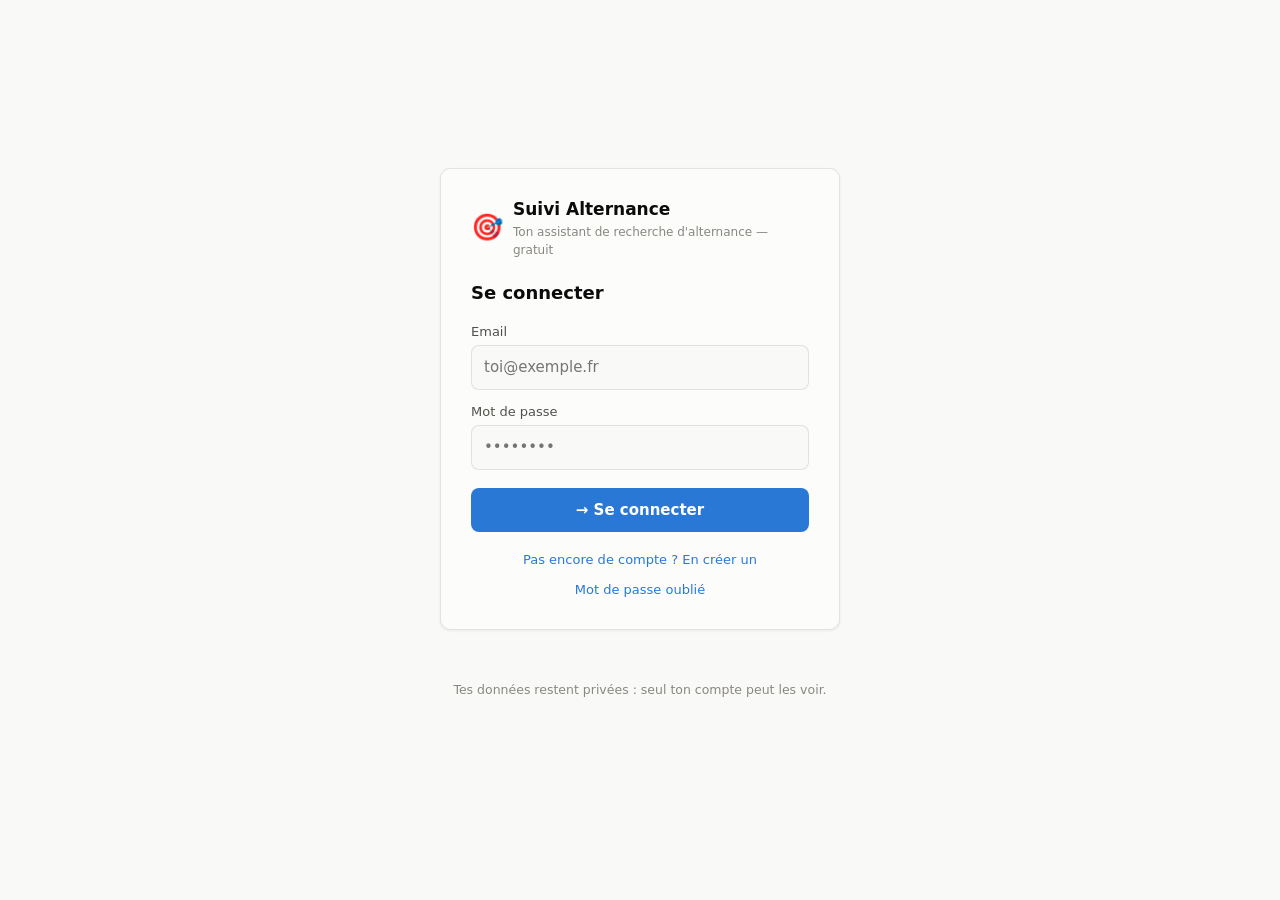
==== docs/connexion.html @ 3bc506a3 "v3.0 — pivot grand public : webapp Supabase + comptes + statuts fusionnes - Frontend vanilla (docs/)" ====
<!DOCTYPE html>
<html lang="fr">
<head>
  <meta charset="UTF-8">
  <meta name="viewport" content="width=device-width, initial-scale=1.0">
  <title>Connexion — Suivi Alternance</title>
  <link rel="icon" href="data:image/svg+xml,<svg xmlns=%22http://www.w3.org/2000/svg%22 viewBox=%220 0 100 100%22><text y=%22.9em%22 font-size=%2290%22>🎯</text></svg>">
  <link rel="stylesheet" href="style.css">
</head>
<body>
  <main class="page-auth">
    <div class="card carte-auth">
      <div class="brand brand-auth">
        <span class="brand-icon">🎯</span>
        <div>
          <h1>Suivi Alternance</h1>
          <p class="brand-sub">Ton assistant de recherche d'alternance — gratuit</p>
        </div>
      </div>

      <h2 id="titre-auth">Se connecter</h2>

      <form id="form-auth">
        <label for="champ-email">Email</label>
        <input type="email" id="champ-email" autocomplete="email" required placeholder="toi@exemple.fr">

        <label for="champ-mdp">Mot de passe</label>
        <input type="password" id="champ-mdp" autocomplete="current-password" required placeholder="••••••••">

        <p id="message-auth" class="message-auth" hidden></p>

        <button type="submit" id="btn-connexion" class="btn-principal">→ Se connecter</button>
      </form>

      <div class="liens-auth">
        <button type="button" id="btn-inscription" class="lien-discret">Pas encore de compte ? En créer un</button>
        <button type="button" id="btn-oubli" class="lien-discret">Mot de passe oublié</button>
      </div>
    </div>

    <p class="pied">Tes données restent privées : seul ton compte peut les voir.</p>
  </main>

  <script type="module" src="js/connexion.js"></script>
</body>
</html>
---- docs/style.css ----
/* ===== Tokens (palette validée — mode clair par défaut) ===== */
:root {
  --page: #f9f9f7;
  --surface: #fcfcfb;
  --ink: #0b0b0b;
  --ink-2: #52514e;
  --muted: #898781;
  --hairline: #e1e0d9;
  --border: rgba(11, 11, 11, 0.10);

  /* Domaines (catégoriel, attribué dans l'ordre des critères) */
  --dom-1: #2a78d6;
  --dom-2: #1baf7a;
  --dom-3: #eda100;
  --dom-4: #008300;

  /* Statuts (réservés) */
  --good: #0ca30c;
  --good-text: #006300;
  --warning: #fab219;
  --critical: #d03b3b;

  --radius: 10px;
  --shadow: 0 1px 3px rgba(11, 11, 11, 0.06);
}

@media (prefers-color-scheme: dark) {
  :root:not([data-theme="light"]) {
    --page: #0d0d0d;
    --surface: #1a1a19;
    --ink: #ffffff;
    --ink-2: #c3c2b7;
    --muted: #898781;
    --hairline: #2c2c2a;
    --border: rgba(255, 255, 255, 0.10);
    --dom-1: #3987e5;
    --dom-2: #199e70;
    --dom-3: #c98500;
    --dom-4: #008300;
    --good-text: #0ca30c;
    --shadow: none;
  }
}
:root[data-theme="dark"] {
  --page: #0d0d0d;
  --surface: #1a1a19;
  --ink: #ffffff;
  --ink-2: #c3c2b7;
  --muted: #898781;
  --hairline: #2c2c2a;
  --border: rgba(255, 255, 255, 0.10);
  --dom-1: #3987e5;
  --dom-2: #199e70;
  --dom-3: #c98500;
  --dom-4: #008300;
  --good-text: #0ca30c;
  --shadow: none;
}

* { box-sizing: border-box; }

body {
  margin: 0;
  background: var(--page);
  color: var(--ink);
  font-family: system-ui, -apple-system, "Segoe UI", sans-serif;
  font-size: 15px;
  line-height: 1.5;
}

/* ===== Barre du haut ===== */
.topbar {
  display: flex;
  align-items: center;
  gap: 24px;
  flex-wrap: wrap;
  padding: 14px 24px;
  background: var(--surface);
  border-bottom: 1px solid var(--hairline);
  position: sticky;
  top: 0;
  z-index: 10;
}
.brand { display: flex; align-items: center; gap: 10px; }
.brand-icon { font-size: 26px; }
.brand h1 { margin: 0; font-size: 17px; }
.brand-sub { margin: 0; font-size: 12px; color: var(--muted); }

.tabs { display: flex; gap: 4px; flex-wrap: wrap; }
.tab {
  border: none;
  background: none;
  color: var(--ink-2);
  font: inherit;
  padding: 7px 12px;
  border-radius: 8px;
  cursor: pointer;
}
.tab:hover { background: var(--page); }
.tab.active { background: var(--page); color: var(--ink); font-weight: 600; }

.topbar-actions { margin-left: auto; display: flex; gap: 8px; }
.pill {
  border: 1px solid var(--border);
  background: var(--surface);
  color: var(--ink-2);
  font: inherit;
  font-size: 13px;
  padding: 6px 12px;
  border-radius: 999px;
  cursor: pointer;
}
.pill:hover { color: var(--ink); border-color: var(--muted); }
.pill-action { background: var(--dom-1); border-color: var(--dom-1); color: #fff; }
.pill-action:hover { color: #fff; opacity: 0.9; }

/* ===== Panneaux ===== */
main { max-width: 1200px; margin: 0 auto; padding: 24px; }
.panel { display: none; }
.panel.active { display: block; }

.card {
  background: var(--surface);
  border: 1px solid var(--border);
  border-radius: var(--radius);
  box-shadow: var(--shadow);
  padding: 18px 20px;
  margin-bottom: 18px;
}
.card h2 { margin: 0 0 12px; font-size: 15px; color: var(--ink-2); font-weight: 600; }

/* ===== Tuiles KPI ===== */
.tiles {
  display: grid;
  grid-template-columns: repeat(auto-fit, minmax(180px, 1fr));
  gap: 14px;
  margin-bottom: 18px;
}
.tile {
  background: var(--surface);
  border: 1px solid var(--border);
  border-radius: var(--radius);
  box-shadow: var(--shadow);
  padding: 14px 18px;
}
.tile .valeur { font-size: 30px; font-weight: 700; }
.tile .libelle { font-size: 13px; color: var(--ink-2); }

.dash-grid {
  display: grid;
  grid-template-columns: repeat(auto-fit, minmax(320px, 1fr));
  gap: 18px;
}

/* ===== Listes du tableau de bord ===== */
.ligne-relance, .ligne-offre {
  display: flex;
  align-items: baseline;
  gap: 10px;
  padding: 8px 0;
  border-bottom: 1px solid var(--hairline);
}
.ligne-relance:last-child, .ligne-offre:last-child { border-bottom: none; }
.ligne-offre .quand, .ligne-relance .quand { color: var(--muted); font-size: 12.5px; margin-left: auto; white-space: nowrap; }

.ligne-domaine { display: flex; align-items: center; gap: 10px; padding: 7px 0; }
.ligne-domaine .compte { margin-left: auto; font-weight: 600; font-variant-numeric: tabular-nums; }
.jauge { flex: 1; height: 6px; background: var(--hairline); border-radius: 3px; overflow: hidden; max-width: 160px; }
.jauge > div { height: 100%; border-radius: 3px; }

.dot {
  display: inline-block;
  width: 10px; height: 10px;
  border-radius: 50%;
  flex-shrink: 0;
}

/* ===== Badges de statut ===== */
.badge {
  display: inline-flex;
  align-items: center;
  gap: 5px;
  font-size: 12.5px;
  padding: 2px 9px;
  border-radius: 999px;
  border: 1px solid var(--border);
  color: var(--ink-2);
  white-space: nowrap;
}
.badge.acceptee { border-color: var(--good); color: var(--good-text); }
.badge.entretien { border-color: var(--dom-1); color: var(--dom-1); }
.badge.refusee { border-color: var(--critical); color: var(--critical); }
.badge.ecartee { color: var(--muted); text-decoration: line-through; }

/* ===== Filtres + table des offres ===== */
.filtres { display: flex; gap: 10px; flex-wrap: wrap; margin-bottom: 14px; align-items: center; }
.filtres input, .filtres select {
  font: inherit;
  font-size: 14px;
  color: var(--ink);
  background: var(--surface);
  border: 1px solid var(--border);
  border-radius: 8px;
  padding: 8px 12px;
}
.filtres input { flex: 1; min-width: 220px; }

.table-wrap { overflow-x: auto; padding: 0; }
table { width: 100%; border-collapse: collapse; }
th {
  text-align: left;
  font-size: 12px;
  text-transform: uppercase;
  letter-spacing: 0.04em;
  color: var(--muted);
  font-weight: 600;
  padding: 12px 14px;
  border-bottom: 1px solid var(--hairline);
}
td {
  padding: 11px 14px;
  border-bottom: 1px solid var(--hairline);
  vertical-align: top;
}
tr:last-child td { border-bottom: none; }
tr:hover td { background: var(--page); }
td .titre-offre { font-weight: 600; }
td .resume { font-size: 12.5px; color: var(--ink-2); max-width: 420px; }
.cellule-domaine { display: flex; align-items: center; gap: 7px; white-space: nowrap; }
a.lien-offre { color: var(--dom-1); text-decoration: none; font-size: 13px; }
a.lien-offre:hover { text-decoration: underline; }

.select-statut {
  font: inherit;
  font-size: 12.5px;
  color: var(--ink-2);
  background: var(--surface);
  border: 1px solid var(--border);
  border-radius: 999px;
  padding: 3px 8px;
  cursor: pointer;
}
.select-statut.statut-a_postuler { border-color: var(--dom-1); color: var(--dom-1); }
.select-statut.statut-envoyee { border-color: var(--dom-1); }
.select-statut.statut-entretien { border-color: var(--warning); }
.select-statut.statut-acceptee { border-color: var(--good); color: var(--good-text); }
.select-statut.statut-refusee { border-color: var(--critical); color: var(--critical); }
.select-statut.statut-ecartee { color: var(--muted); }

.cellule-actions { white-space: nowrap; }
.cellule-actions > * { margin-left: 6px; }
.cellule-actions > :first-child { margin-left: 0; }

.btn-mini {
  font: inherit;
  font-size: 12.5px;
  color: var(--ink-2);
  background: var(--surface);
  border: 1px solid var(--border);
  border-radius: 7px;
  padding: 3px 8px;
  cursor: pointer;
}
.btn-mini:hover:not(:disabled) { color: var(--ink); border-color: var(--muted); }
.btn-mini:disabled { opacity: 0.45; cursor: wait; }
.btn-mini.btn-ok { border-color: var(--good); color: var(--good-text); }

.editeur-notes {
  width: 100%;
  font: inherit;
  font-size: 13px;
  color: var(--ink);
  background: var(--surface);
  border: 1px solid var(--border);
  border-radius: 7px;
  padding: 7px 9px;
  resize: vertical;
}
.editeur-boutons { display: flex; gap: 6px; margin-top: 6px; }

/* ===== Formulaire d'ajout d'offre ===== */
.form-ajout { display: grid; grid-template-columns: 1fr 1fr; gap: 10px; }
.form-ajout input, .form-ajout select, .form-ajout textarea {
  font: inherit;
  font-size: 14px;
  color: var(--ink);
  background: var(--page);
  border: 1px solid var(--border);
  border-radius: 8px;
  padding: 8px 12px;
}
.form-ajout textarea { grid-column: 1 / -1; resize: vertical; }
.form-ajout .editeur-boutons { grid-column: 1 / -1; margin-top: 0; }

/* ===== Kanban ===== */
.kanban {
  display: grid;
  grid-auto-flow: column;
  grid-auto-columns: minmax(230px, 1fr);
  gap: 14px;
  overflow-x: auto;
  padding-bottom: 8px;
}
.colonne {
  background: var(--surface);
  border: 1px solid var(--border);
  border-radius: var(--radius);
  padding: 12px;
  min-height: 120px;
}
.colonne h3 {
  margin: 0 0 10px;
  font-size: 13px;
  color: var(--ink-2);
  display: flex;
  justify-content: space-between;
}
.colonne h3 .compte { color: var(--muted); font-weight: 400; }
.carte-cand {
  background: var(--page);
  border: 1px solid var(--border);
  border-radius: 8px;
  padding: 10px 12px;
  margin-bottom: 8px;
  font-size: 13.5px;
}
.carte-cand[draggable="true"] { cursor: grab; }
.carte-cand.saisie { opacity: 0.4; }
.colonne.survolee { border-color: var(--dom-1); background: var(--page); }
.carte-cand .entreprise { font-weight: 600; }
.carte-cand .poste { color: var(--ink-2); font-size: 12.5px; }
.carte-cand .note { color: var(--muted); font-size: 12px; margin-top: 4px; white-space: pre-wrap; }
.badge-relance { font-size: 12px; color: var(--ink-2); margin-top: 4px; }
.badge-relance.retard { color: var(--critical); font-weight: 600; }
.actions-carte {
  display: flex;
  align-items: center;
  gap: 4px;
  margin-top: 8px;
  padding-top: 8px;
  border-top: 1px solid var(--hairline);
}
.actions-carte .select-statut { flex: 1; min-width: 0; }

/* ===== Entreprises ===== */
.cartes-entreprises {
  display: grid;
  grid-template-columns: repeat(auto-fill, minmax(300px, 1fr));
  gap: 16px;
}
.carte-ent { margin-bottom: 0; }
.carte-ent h3 { margin: 0 0 4px; font-size: 16px; }
.carte-ent .meta { font-size: 12.5px; color: var(--muted); margin-bottom: 8px; }
.carte-ent ul { margin: 8px 0 0; padding-left: 18px; font-size: 13px; color: var(--ink-2); }
.carte-ent .note-ent {
  margin-top: 10px;
  padding-top: 8px;
  border-top: 1px solid var(--hairline);
  font-size: 13px;
}
.entete-ent { display: flex; align-items: center; justify-content: space-between; gap: 8px; }
.fiches-manquantes h2 { margin-top: 0; }
.aide-fiches { font-size: 13px; color: var(--ink-2); }
.liste-manquantes { display: flex; flex-wrap: wrap; gap: 8px; }

/* ===== Critères ===== */
.bloc-domaine {
  border: 1px solid var(--hairline);
  border-radius: 8px;
  padding: 12px 14px;
  margin-bottom: 12px;
}
.bloc-domaine .entete-ent input { flex: 1; }
.libelle-champ { font-size: 12.5px; color: var(--muted); margin: 10px 0 4px; }
.champ-critere {
  width: 100%;
  font: inherit;
  font-size: 14px;
  color: var(--ink);
  background: var(--page);
  border: 1px solid var(--border);
  border-radius: 8px;
  padding: 8px 12px;
}
.ligne-cases { display: flex; gap: 18px; margin: 10px 0; flex-wrap: wrap; }
.case-mode { font-size: 14px; color: var(--ink-2); cursor: pointer; }
.barre-enregistrer { display: flex; justify-content: flex-end; margin-bottom: 24px; }

/* ===== Page de connexion ===== */
.page-auth {
  min-height: 100vh;
  display: flex;
  flex-direction: column;
  align-items: center;
  justify-content: center;
  padding: 24px;
}
.carte-auth { width: 100%; max-width: 400px; padding: 28px 30px; }
.brand-auth { margin-bottom: 20px; }
.carte-auth h2 { font-size: 18px; color: var(--ink); margin: 0 0 16px; }
.carte-auth label { display: block; font-size: 13px; color: var(--ink-2); margin: 12px 0 4px; }
.carte-auth input {
  width: 100%;
  font: inherit;
  font-size: 15px;
  color: var(--ink);
  background: var(--page);
  border: 1px solid var(--border);
  border-radius: 8px;
  padding: 10px 12px;
}
.btn-principal {
  width: 100%;
  margin-top: 18px;
  font: inherit;
  font-size: 15px;
  font-weight: 600;
  color: #fff;
  background: var(--dom-1);
  border: none;
  border-radius: 8px;
  padding: 11px;
  cursor: pointer;
}
.btn-principal:hover:not(:disabled) { opacity: 0.9; }
.btn-principal:disabled { opacity: 0.6; cursor: wait; }
.barre-enregistrer .btn-principal { width: auto; margin-top: 0; padding: 10px 22px; }
.liens-auth { display: flex; flex-direction: column; gap: 6px; margin-top: 16px; }
.lien-discret {
  border: none;
  background: none;
  font: inherit;
  font-size: 13px;
  color: var(--dom-1);
  cursor: pointer;
  padding: 2px;
}
.lien-discret:hover { text-decoration: underline; }
.message-auth {
  font-size: 13.5px;
  margin: 12px 0 0;
  padding: 9px 12px;
  border-radius: 8px;
  background: var(--page);
  color: var(--ink-2);
}
.message-auth.erreur { border: 1px solid var(--critical); color: var(--critical); }
.message-auth.ok { border: 1px solid var(--good); color: var(--good-text); }

/* ===== Divers ===== */
.vide { color: var(--muted); text-align: center; padding: 30px 10px; }
.erreur {
  max-width: 560px;
  margin: 60px auto;
  background: var(--surface);
  border: 1px solid var(--critical);
  border-radius: var(--radius);
  padding: 24px 28px;
}
.erreur code { background: var(--page); padding: 2px 6px; border-radius: 4px; }
.pied {
  text-align: center;
  color: var(--muted);
  font-size: 12.5px;
  padding: 20px;
}
.pied-credit { font-size: 11.5px; opacity: 0.8; }

/* Micro-transitions */
.card, .tile, .carte-cand { transition: border-color 0.15s ease; }
.tile:hover, .carte-cand:hover { border-color: var(--muted); }
.tab, .pill { transition: background 0.15s ease, color 0.15s ease; }
.filtres input:focus-visible, .filtres select:focus-visible,
.tab:focus-visible, .pill:focus-visible, .carte-auth input:focus-visible {
  outline: 2px solid var(--dom-1);
  outline-offset: 1px;
}

/* ===== Mobile ===== */
@media (max-width: 640px) {
  .topbar { gap: 10px; padding: 10px 14px; }
  main { padding: 14px; }
  .form-ajout { grid-template-columns: 1fr; }
  .kanban { grid-auto-columns: minmax(200px, 80vw); }
}
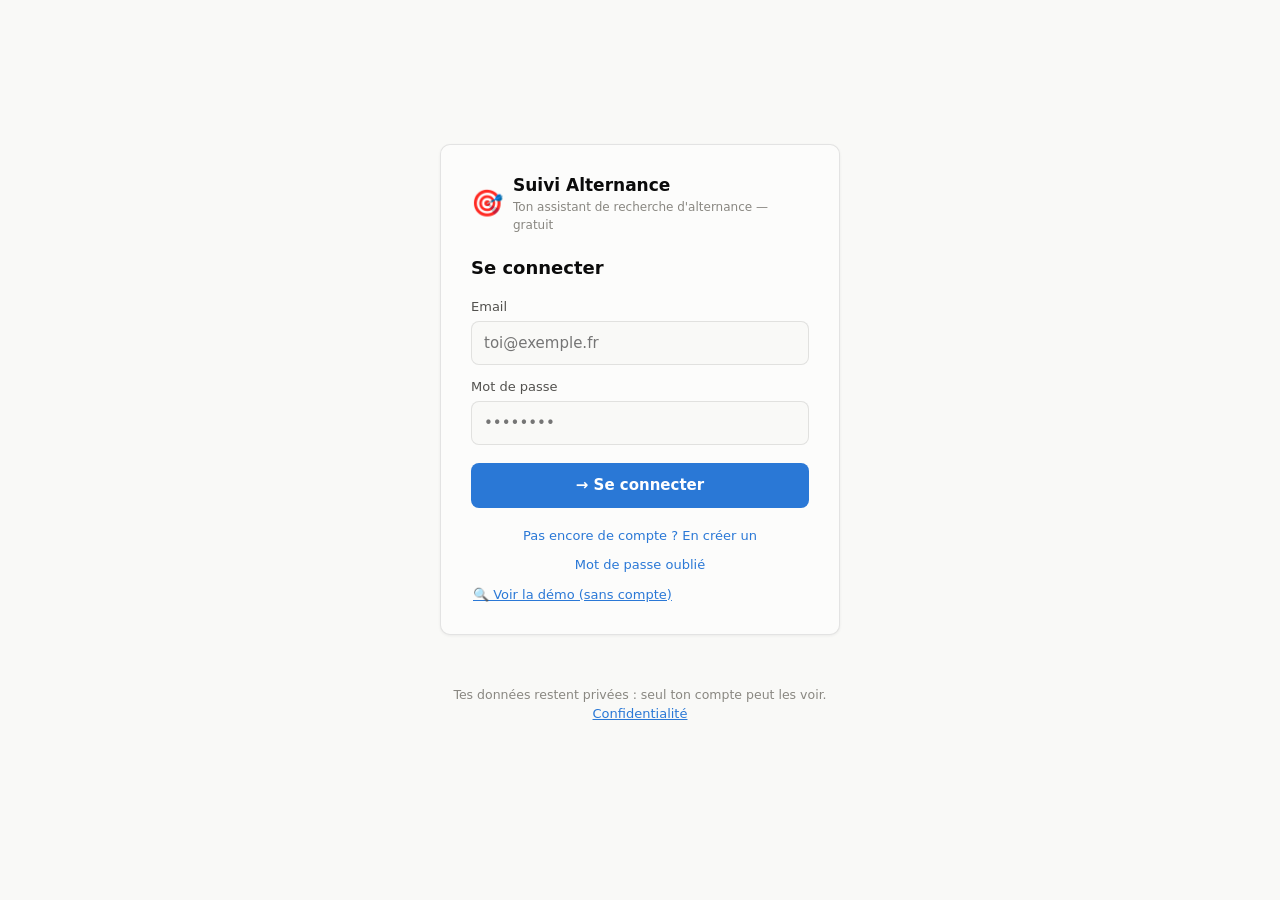
==== commit 6fa2aa2f: "v3.4 : statistiques avancees, demo publique, export et suppression de compte Dashboard : pourcentage" ====
--- a/docs/connexion.html
+++ b/docs/connexion.html
@@ -35,10 +35,14 @@
       <div class="liens-auth">
         <button type="button" id="btn-inscription" class="lien-discret">Pas encore de compte ? En créer un</button>
         <button type="button" id="btn-oubli" class="lien-discret">Mot de passe oublié</button>
+        <a href="index.html?demo=1" class="lien-discret">🔍 Voir la démo (sans compte)</a>
       </div>
     </div>
 
-    <p class="pied">Tes données restent privées : seul ton compte peut les voir.</p>
+    <p class="pied">
+      Tes données restent privées : seul ton compte peut les voir.<br>
+      <a href="confidentialite.html" class="lien-discret">Confidentialité</a>
+    </p>
   </main>
 
   <script type="module" src="js/connexion.js"></script>
--- a/docs/style.css
+++ b/docs/style.css
@@ -247,6 +247,24 @@
 .select-statut.statut-refusee { border-color: var(--critical); color: var(--critical); }
 .select-statut.statut-ecartee { color: var(--muted); }
 
+/* Étiquettes personnelles : même look que le statut, couleur posée en style inline */
+.select-etiquette {
+  font: inherit;
+  font-size: 12.5px;
+  color: var(--ink-2);
+  background: var(--surface);
+  border: 1px solid var(--border);
+  border-radius: 999px;
+  padding: 3px 8px;
+  cursor: pointer;
+  max-width: 140px;
+}
+
+/* Gestion des étiquettes (onglet Paramètres) */
+.ligne-etiquette { display: flex; align-items: center; gap: 8px; margin-bottom: 8px; }
+.ligne-etiquette input[type="color"] { width: 34px; height: 28px; padding: 2px; border: 1px solid var(--border); border-radius: 8px; background: var(--surface); cursor: pointer; }
+.ligne-etiquette input[type="text"] { flex: 1; max-width: 260px; }
+
 .cellule-actions { white-space: nowrap; }
 .cellule-actions > * { margin-left: 6px; }
 .cellule-actions > :first-child { margin-left: 0; }
@@ -383,6 +401,15 @@
   padding: 8px 12px;
 }
 .ligne-cases { display: flex; gap: 18px; margin: 10px 0; flex-wrap: wrap; }
+.ligne-cle { display: flex; gap: 6px; align-items: stretch; }
+.ligne-cle .champ-critere { flex: 1; }
+.note-confidentialite {
+  margin-top: 16px;
+  padding-top: 12px;
+  border-top: 1px solid var(--hairline);
+  font-size: 12.5px;
+  color: var(--muted);
+}
 .case-mode { font-size: 14px; color: var(--ink-2); cursor: pointer; }
 .barre-enregistrer { display: flex; justify-content: flex-end; margin-bottom: 24px; }
 
@@ -476,10 +503,173 @@
   outline-offset: 1px;
 }
 
+/* ===== Recherche LinkedIn + modale d'avertissement ===== */
+.ligne-recherche { display: flex; gap: 10px; flex-wrap: wrap; }
+.ligne-recherche .champ-critere { width: auto; flex: 1; min-width: 160px; }
+.voile-modale {
+  position: fixed;
+  inset: 0;
+  background: rgba(0, 0, 0, 0.55);
+  display: flex;
+  align-items: center;
+  justify-content: center;
+  z-index: 100;
+  padding: 20px;
+}
+.boite-modale { max-width: 520px; width: 100%; max-height: 85vh; overflow-y: auto; }
+.texte-modale { font-size: 14px; color: var(--ink-2); }
+.texte-modale ul { padding-left: 20px; }
+.texte-modale li { margin: 6px 0; }
+.boite-modale .btn-principal { width: auto; margin-top: 0; padding: 9px 20px; }
+.boite-modale .editeur-boutons { margin-top: 14px; align-items: center; }
+
+/* ===== Mon CV : aperçu + impression ===== */
+.boite-cv { max-width: 900px; }
+
+.cv-page {
+  /* Un CV imprimé doit rester lisible sur papier : fond blanc / texte noir fixes,
+     indépendants du thème clair/sombre de l'application. */
+  background: #ffffff;
+  color: #1a1a1a;
+  max-width: 210mm;
+  margin: 0 auto;
+  padding: 22px 26px;
+  border: 1px solid #d9d8d0;
+  border-radius: 8px;
+  font-family: system-ui, -apple-system, "Segoe UI", sans-serif;
+  font-size: 13px;
+  line-height: 1.45;
+}
+.cv-entete { text-align: center; margin-bottom: 10px; }
+.cv-nom { margin: 0; font-size: 22px; }
+.cv-titre-recherche { margin: 2px 0; color: #4a4a45; font-weight: 600; }
+.cv-contacts { margin: 2px 0; font-size: 12px; color: #57564f; }
+.cv-accroche { margin: 12px 0; font-style: italic; color: #33322e; }
+.cv-section { margin-top: 14px; }
+.cv-titre-section {
+  margin: 0 0 8px;
+  font-size: 12px;
+  text-transform: uppercase;
+  letter-spacing: 0.06em;
+  color: #57564f;
+  border-bottom: 1px solid #d9d8d0;
+  padding-bottom: 3px;
+}
+.cv-item { margin-bottom: 10px; }
+.cv-item-entete { display: flex; align-items: baseline; gap: 8px; flex-wrap: wrap; }
+.cv-item-titre { font-weight: 600; }
+.cv-item-lieu { color: #57564f; font-size: 12px; }
+.cv-item-periode { margin-left: auto; color: #898781; font-size: 12px; white-space: nowrap; }
+.cv-details, .cv-competence { margin: 4px 0; }
+.cv-puces { margin: 4px 0 0; padding-left: 18px; }
+.cv-puces li { margin: 2px 0; }
+
+/* Les blocs retouchables se distinguent au survol/focus (invisible à l'impression).
+   Un style personnalisé (gabarit Word) rend toute la page éditable d'un bloc — d'où
+   le sélecteur direct .cv-page[contenteditable] en plus des blocs internes. */
+.cv-page [contenteditable="true"]:hover,
+.cv-page [contenteditable="true"]:focus,
+.cv-page[contenteditable="true"]:hover,
+.cv-page[contenteditable="true"]:focus {
+  outline: 1px dashed #b7b6ac;
+  outline-offset: 2px;
+}
+
+/* --- Style Moderne : bandeau d'accent coloré, sections marquées --- */
+.cv-page.style-moderne {
+  padding: 0 0 22px;
+  -webkit-print-color-adjust: exact;
+  print-color-adjust: exact;
+}
+.cv-page.style-moderne .cv-entete {
+  background: #2a5f9e;
+  color: #fff;
+  padding: 26px 28px 20px;
+  border-radius: 7px 7px 0 0;
+  margin-bottom: 16px;
+}
+.cv-page.style-moderne .cv-nom { color: #fff; }
+.cv-page.style-moderne .cv-titre-recherche { color: #cfe0f5; }
+.cv-page.style-moderne .cv-contacts { color: #cfe0f5; }
+.cv-page.style-moderne .cv-accroche,
+.cv-page.style-moderne .cv-section { padding: 0 28px; }
+.cv-page.style-moderne .cv-titre-section {
+  color: #2a5f9e;
+  text-transform: none;
+  font-size: 14px;
+  font-weight: 700;
+  letter-spacing: 0;
+  border-bottom: 2px solid #2a5f9e;
+}
+.cv-page.style-moderne .cv-item-periode { color: #2a5f9e; font-weight: 600; }
+
+/* --- Style Minimaliste : beaucoup de blanc, typographie fine --- */
+.cv-page.style-minimal { padding: 34px 40px; border: none; }
+.cv-page.style-minimal .cv-entete { text-align: left; }
+.cv-page.style-minimal .cv-nom { font-weight: 300; font-size: 26px; letter-spacing: 0.01em; }
+.cv-page.style-minimal .cv-titre-recherche { font-weight: 400; }
+.cv-page.style-minimal .cv-titre-section {
+  border-bottom: none;
+  font-weight: 400;
+  letter-spacing: 0.2em;
+  color: #a8a79e;
+}
+.cv-page.style-minimal .cv-item-titre { font-weight: 500; }
+.cv-page.style-minimal .cv-item-periode { font-style: italic; }
+
+@media print {
+  body * { visibility: hidden; }
+  #cv-impression, #cv-impression * { visibility: visible; }
+  #cv-impression {
+    position: absolute;
+    top: 0;
+    left: 0;
+    width: 100%;
+  }
+  .cv-page { border: none; border-radius: 0; margin: 0; max-width: none; }
+  .cv-page [contenteditable="true"]:hover,
+  .cv-page [contenteditable="true"]:focus,
+  .cv-page[contenteditable="true"]:hover,
+  .cv-page[contenteditable="true"]:focus { outline: none; }
+}
+
+/* ===== Statistiques avancées (dashboard) ===== */
+.gros-chiffre { font-size: 40px; font-weight: 700; line-height: 1; margin-bottom: 6px; }
+
+/* ===== Bannière mode démo ===== */
+.bandeau-demo {
+  margin: 0;
+  padding: 10px 24px;
+  background: var(--dom-1);
+  color: #fff;
+  text-align: center;
+  font-size: 13.5px;
+}
+.bandeau-demo a { color: #fff; font-weight: 600; text-decoration: underline; }
+
+/* ===== Zone dangereuse (suppression de compte) ===== */
+.carte-danger { border-color: var(--critical); }
+.carte-danger h2 { color: var(--critical); }
+.carte-danger .champ-critere { max-width: 260px; display: inline-block; margin-right: 8px; }
+.btn-danger {
+  border-color: var(--critical);
+  color: var(--critical);
+}
+.btn-danger:hover:not(:disabled) { background: var(--critical); color: #fff; }
+
+/* ===== Page confidentialité ===== */
+.carte-confidentialite { max-width: 640px; text-align: left; }
+.carte-confidentialite h2 { font-size: 15px; margin: 20px 0 6px; }
+.carte-confidentialite p, .carte-confidentialite li { font-size: 13.5px; color: var(--ink-2); }
+.carte-confidentialite ul { padding-left: 20px; }
+
 /* ===== Mobile ===== */
 @media (max-width: 640px) {
   .topbar { gap: 10px; padding: 10px 14px; }
   main { padding: 14px; }
   .form-ajout { grid-template-columns: 1fr; }
   .kanban { grid-auto-columns: minmax(200px, 80vw); }
-}
+  .boite-cv { max-width: 100%; }
+  .cv-page { padding: 14px 16px; font-size: 12px; }
+  .carte-danger .champ-critere { max-width: none; display: block; margin: 0 0 8px; }
+}
